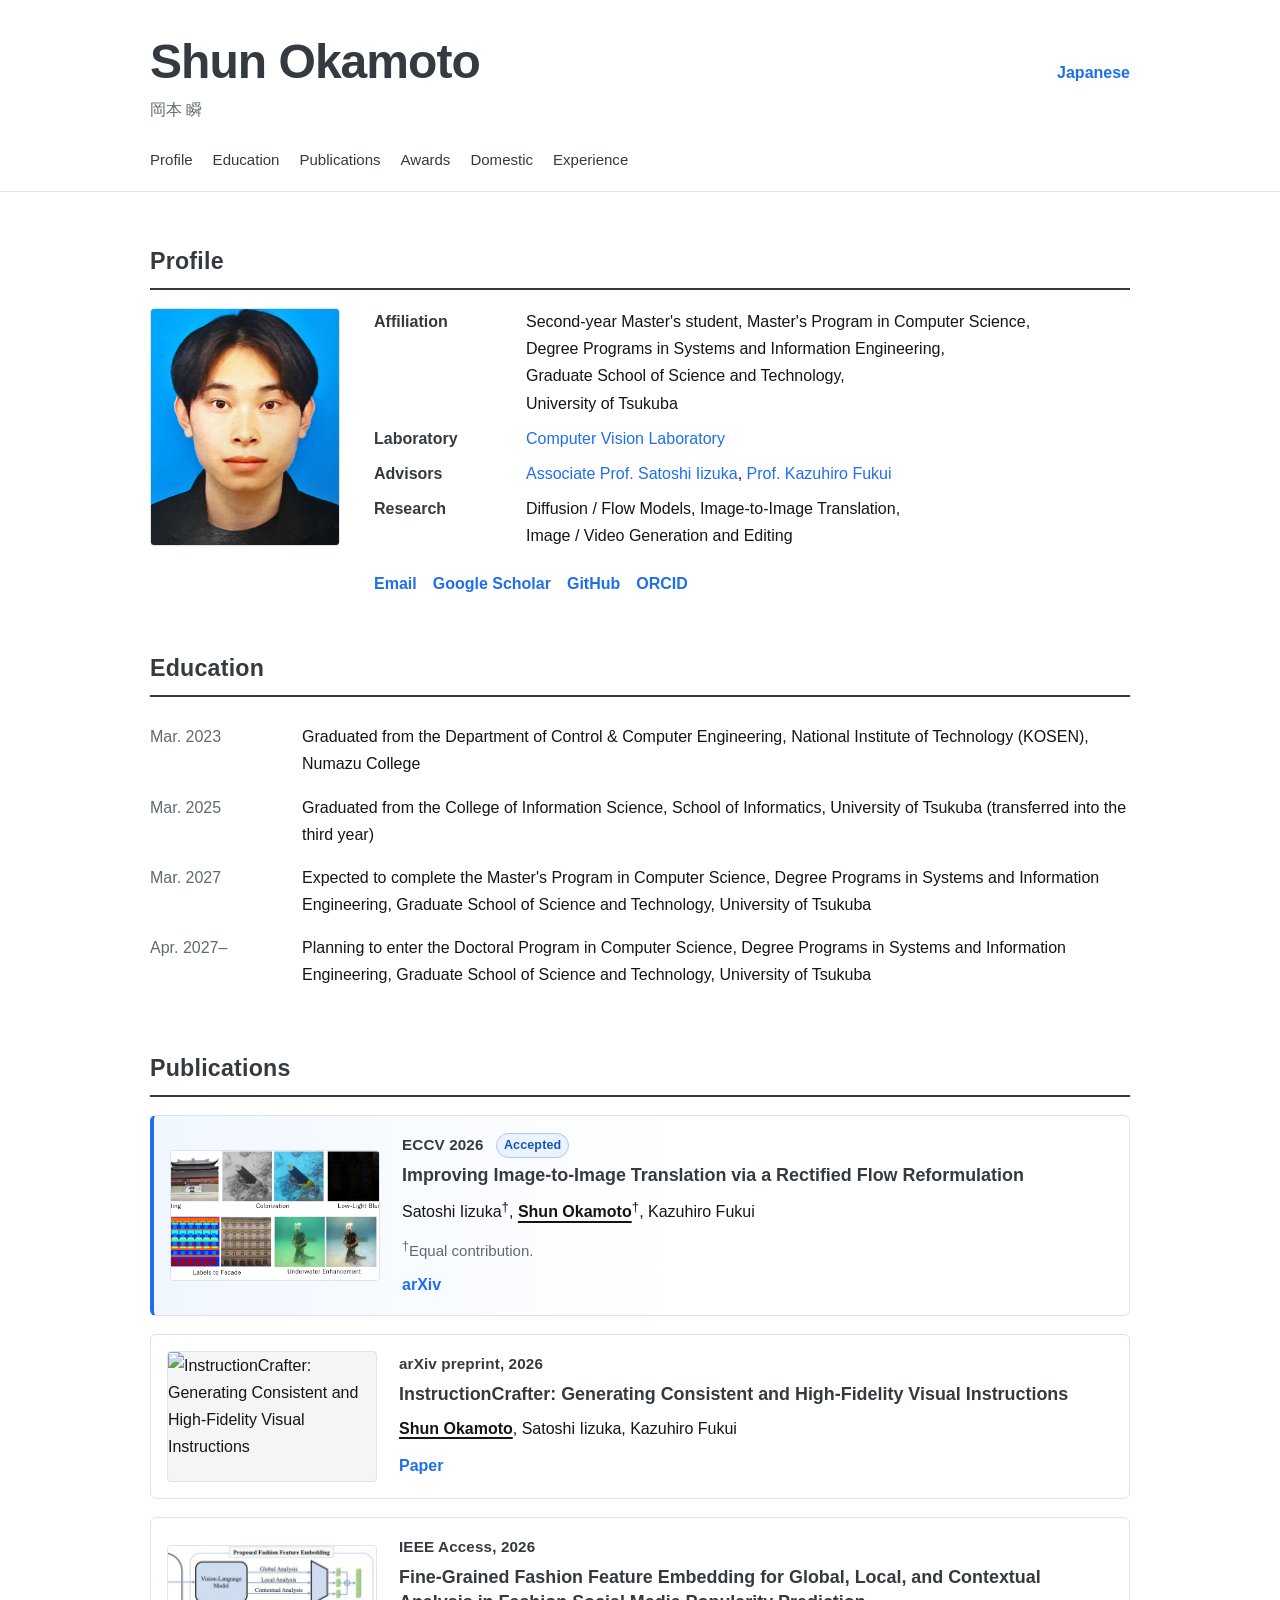
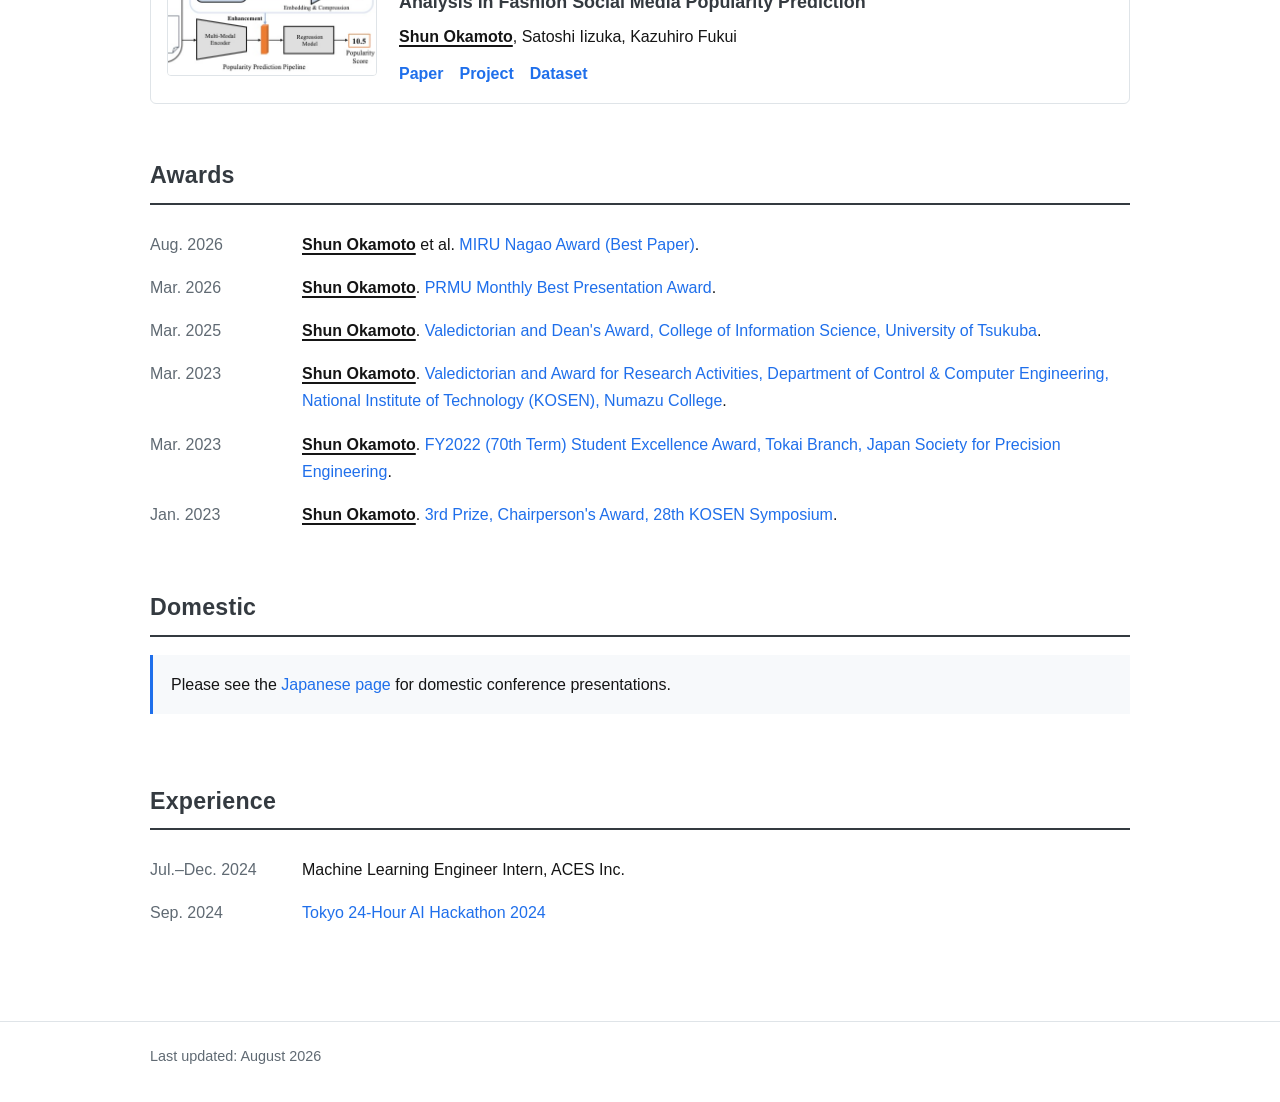
==== index_en.html @ 82fea157 "Add publication card for InstructionCrafter Added a new publication card for 'InstructionCrafter' wi" ====
<!DOCTYPE html>
<html lang="en">
<head>
  <meta charset="UTF-8">
  <meta name="viewport" content="width=device-width, initial-scale=1.0">
  <meta name="description" content="Shun Okamoto">
  <title>Shun Okamoto</title>
  <link rel="stylesheet" href="style.css">
</head>
<body>
  <header class="site-header">
    <div class="container">
      <div class="header-row">
        <div>
          <h1 class="site-title">Shun Okamoto</h1>
          <p class="site-subtitle">岡本 瞬</p>
        </div>
        <a class="lang-switch" href="index.html" lang="ja">Japanese</a>
      </div>
      <nav class="nav" aria-label="Page navigation">
        <a href="#profile">Profile</a>
        <a href="#education">Education</a>
        <a href="#publications">Publications</a>
        <a href="#awards">Awards</a>
        <a href="#domestic">Domestic</a>
        <a href="#development">Experience</a>
      </nav>
    </div>
  </header>

  <main class="container">
    <section id="profile">
      <h2 class="section-title">Profile</h2>
      <div class="profile">
        <img class="profile-photo" src="assets/profile.jpg" alt="Portrait of Shun Okamoto">
        <div>
          <dl class="profile-details">
            <dt>Affiliation</dt>
            <dd>Second-year Master's student, Master's Program in Computer Science, <br>Degree Programs in Systems and Information Engineering, <br>Graduate School of Science and Technology, <br>University of Tsukuba</dd>

            <dt>Laboratory</dt>
            <dd><a href="https://home.cvlab.cs.tsukuba.ac.jp/home" target="_blank" rel="noopener noreferrer">Computer Vision Laboratory</a></dd>

            <dt>Advisors</dt>
            <dd>
              <a href="https://iizuka.cs.tsukuba.ac.jp/index_eng.html" target="_blank" rel="noopener noreferrer">Associate Prof. Satoshi Iizuka</a>,
              <a href="https://www.cs.tsukuba.ac.jp/~kfukui/english/indexE.html" target="_blank" rel="noopener noreferrer">Prof. Kazuhiro Fukui</a>
            </dd>

            <dt>Research</dt>
            <dd>Diffusion / Flow Models, Image-to-Image Translation, <br>Image / Video Generation and Editing</dd>

            <!--
            <dt>Next Position</dt>
            <dd>Planning to enter the Doctoral Program in Computer Science at the University of Tsukuba in April 2027</dd>
            -->
          </dl>

          <div class="link-row" aria-label="External links">
            <a href="mailto:mogura.okamoto@cvlab.cs.tsukuba.ac.jp">Email</a>
            <a href="https://scholar.google.com/citations?user=9GN3HHEAAAAJ&hl=en" target="_blank" rel="noopener noreferrer">Google Scholar</a>
            <a href="https://github.com/minotake-match-life" target="_blank" rel="noopener noreferrer">GitHub</a>
            <a href="https://orcid.org/0009-0007-9579-2125" target="_blank" rel="noopener noreferrer">ORCID</a>
          </div>
        </div>
      </div>
    </section>

    <section id="education">
      <h2 class="section-title">Education</h2>
      <ul class="timeline">
        <li><span class="date">Mar. 2023</span><span>Graduated from the Department of Control &amp; Computer Engineering, National Institute of Technology (KOSEN), Numazu College</span></li>
        <li><span class="date">Mar. 2025</span><span>Graduated from the College of Information Science, School of Informatics, University of Tsukuba (transferred into the third year)</span></li>
        <li><span class="date">Mar. 2027</span><span>Expected to complete the Master's Program in Computer Science, Degree Programs in Systems and Information Engineering, Graduate School of Science and Technology, University of Tsukuba</span></li>
        <li><span class="date">Apr. 2027–</span><span>Planning to enter the Doctoral Program in Computer Science, Degree Programs in Systems and Information Engineering, Graduate School of Science and Technology, University of Tsukuba</span></li>
      </ul>
    </section>

    <section id="publications">
      <h2 class="section-title">Publications</h2>
      <div class="publication-list">
        <article class="publication-card featured">
          <img class="teaser" src="assets/teaser_rectified_flow.jpg" alt="Teaser for Improving Image-to-Image Translation via a Rectified Flow Reformulation">
          <div>
            <div class="venue">ECCV 2026 <span class="badge">Accepted</span></div>
            <h3 class="pub-title">Improving Image-to-Image Translation via a Rectified Flow Reformulation</h3>
            <p class="authors">Satoshi Iizuka<sup>†</sup>, <span class="me">Shun Okamoto</span><sup>†</sup>, Kazuhiro Fukui</p>
            <p class="pub-note"><sup>†</sup>Equal contribution.</p>
            <div class="pub-links">
              <a href="https://arxiv.org/abs/2603.20186" target="_blank" rel="noopener noreferrer">arXiv</a>
            </div>
          </div>
        </article>

        <article class="publication-card">
          <img class="teaser" src="assets/teaser_inst.pdf" alt="InstructionCrafter: Generating Consistent and High-Fidelity Visual Instructions">
          <div>
            <div class="venue">arXiv preprint, 2026</div>
            <h3 class="pub-title">InstructionCrafter: Generating Consistent and High-Fidelity Visual Instructions</h3>
            <p class="authors"><span class="me">Shun Okamoto</span>, Satoshi Iizuka, Kazuhiro Fukui</p>
            <div class="pub-links">
              <a href="https://arxiv.org/abs/2608.08460" target="_blank" rel="noopener noreferrer">Paper</a>
              <!-- <a href="https://github.com/minotake-match-life/FFGLC" target="_blank" rel="noopener noreferrer">Project</a> -->
              <!-- <a href="https://huggingface.co/datasets/iampom/WEAR-PD" target="_blank" rel="noopener noreferrer">Dataset</a> -->
            </div>
          </div>
        </article>

        <article class="publication-card">
          <img class="teaser" src="assets/teaser_ffglc.jpg" alt="Teaser for Fine-Grained Fashion Feature Embedding for Global, Local, and Contextual Analysis in Fashion Social Media Popularity Prediction">
          <div>
            <div class="venue">IEEE Access, 2026</div>
            <h3 class="pub-title">Fine-Grained Fashion Feature Embedding for Global, Local, and Contextual Analysis in Fashion Social Media Popularity Prediction</h3>
            <p class="authors"><span class="me">Shun Okamoto</span>, Satoshi Iizuka, Kazuhiro Fukui</p>
            <div class="pub-links">
              <a href="https://ieeexplore.ieee.org/abstract/document/11522804" target="_blank" rel="noopener noreferrer">Paper</a>
              <a href="https://github.com/minotake-match-life/FFGLC" target="_blank" rel="noopener noreferrer">Project</a>
              <a href="https://huggingface.co/datasets/iampom/WEAR-PD" target="_blank" rel="noopener noreferrer">Dataset</a>
            </div>
          </div>
        </article>
      </div>
    </section>

    <section id="awards">
      <h2 class="section-title">Awards</h2>
      <ul class="awards">
        <li>
          <span class="date">Aug. 2026</span>
          <span><span class="me">Shun Okamoto</span> et al. <a href="https://miru-committee.github.io/miru2026/author/award/" target="_blank" rel="noopener noreferrer">MIRU Nagao Award (Best Paper)</a>.</span>
        </li>
        <li>
          <span class="date">Mar. 2026</span>
          <span><span class="me">Shun Okamoto</span>. <a href="https://www.ieice.org/iss/prmu/jpn/award_list.html" target="_blank" rel="noopener noreferrer">PRMU Monthly Best Presentation Award</a>.</span>
        </li>
        <li>
          <span class="date">Mar. 2025</span>
          <span><span class="me">Shun Okamoto</span>. <a href="https://www.coins.tsukuba.ac.jp/award/" target="_blank" rel="noopener noreferrer">Valedictorian and Dean's Award, College of Information Science, University of Tsukuba</a>.</span>
        </li>
        <li>
          <span class="date">Mar. 2023</span>
          <span><span class="me">Shun Okamoto</span>. <a href="https://www.numazu-ct.ac.jp/news/3595/" target="_blank" rel="noopener noreferrer">Valedictorian and Award for Research Activities, Department of Control &amp; Computer Engineering, National Institute of Technology (KOSEN), Numazu College</a>.</span>
        </li>
        <li>
          <span class="date">Mar. 2023</span>
          <span><span class="me">Shun Okamoto</span>. <a href="https://tokai.jspe.or.jp/news/student-award2022/" target="_blank" rel="noopener noreferrer">FY2022 (70th Term) Student Excellence Award, Tokai Branch, Japan Society for Precision Engineering</a>.</span>
        </li>
        <li>
          <span class="date">Jan. 2023</span>
          <span><span class="me">Shun Okamoto</span>. <a href="https://kosen-sympo.org/28th/award/" target="_blank" rel="noopener noreferrer">3rd Prize, Chairperson's Award, 28th KOSEN Symposium</a>.</span>
        </li>
      </ul>
    </section>

    <section id="domestic">
      <h2 class="section-title">Domestic</h2>
      <p class="simple-note">Please see the <a href="index.html#domestic">Japanese page</a> for domestic conference presentations.</p>
    </section>

    <section id="development">
      <h2 class="section-title">Experience</h2>
      <ul class="experience-list">
        <li><span class="date">Jul.–Dec. 2024</span><span>Machine Learning Engineer Intern, ACES Inc.</span></li>
        <li><span class="date">Sep. 2024</span><span><a href="https://www.aifestival.jp/news/%E3%80%8C%E6%9D%B1%E4%BA%AC24%E6%99%82%E9%96%93ai%E3%83%8F%E3%83%83%E3%82%AB%E3%82%BD%E3%83%B3-2024%E3%80%8D%E7%B5%90%E6%9E%9C%E5%A0%B1%E5%91%8A" target="_blank" rel="noopener noreferrer">Tokyo 24-Hour AI Hackathon 2024</a></span></li>
      </ul>
    </section>
  </main>

  <footer>
    <div class="container">Last updated: August 2026</div>
  </footer>
</body>
</html>
---- style.css ----
:root {
  --bg: #ffffff;
  --text: #151515;
  --heading: #343a40;
  --muted: #606a73;
  --line: #dfe4e8;
  --accent: #1f6feb;
  --accent-soft: #f1f7ff;
  --card: #ffffff;
  --max-width: 980px;
}

* {
  box-sizing: border-box;
}

html {
  scroll-behavior: smooth;
}

body {
  margin: 0;
  background: var(--bg);
  color: var(--text);
  font-family: -apple-system, BlinkMacSystemFont, "Segoe UI", "Noto Sans JP", "Hiragino Kaku Gothic ProN", "Yu Gothic", Meiryo, Arial, sans-serif;
  line-height: 1.7;
  font-size: 16px;
}

a {
  color: var(--accent);
  text-decoration: none;
}

a:hover,
a:focus-visible {
  text-decoration: underline;
}

.container {
  width: min(calc(100% - 36px), var(--max-width));
  margin: 0 auto;
}

.site-header {
  padding: 36px 0 18px;
  border-bottom: 1px solid var(--line);
}

.header-row {
  display: flex;
  align-items: baseline;
  justify-content: space-between;
  gap: 24px;
}

.site-title {
  margin: 0;
  color: var(--heading);
  font-size: clamp(2rem, 5vw, 3rem);
  line-height: 1.1;
  letter-spacing: -0.02em;
}

.site-subtitle {
  margin: 7px 0 0;
  color: var(--muted);
  font-size: 1rem;
}

.lang-switch {
  white-space: nowrap;
  font-weight: 650;
}

.nav {
  display: flex;
  flex-wrap: wrap;
  gap: 10px 20px;
  margin-top: 24px;
  font-size: 0.94rem;
}

.nav a {
  color: var(--heading);
}

main {
  padding: 24px 0 60px;
}

section {
  padding: 26px 0;
}

.section-title {
  margin: 0 0 18px;
  padding-bottom: 7px;
  border-bottom: 2px solid var(--heading);
  color: var(--heading);
  font-size: 1.45rem;
  letter-spacing: 0.01em;
}

.profile {
  display: grid;
  grid-template-columns: 190px minmax(0, 1fr);
  gap: 34px;
  align-items: start;
}

.profile-photo {
  width: 190px;
  aspect-ratio: 4 / 5;
  object-fit: cover;
  border: 1px solid var(--line);
  border-radius: 4px;
  background: #f4f5f6;
}

.profile-details {
  margin: 0;
  display: grid;
  grid-template-columns: 8.5em minmax(0, 1fr);
  column-gap: 16px;
  row-gap: 8px;
}

.profile-details dt {
  color: var(--heading);
  font-weight: 700;
}

.profile-details dd {
  margin: 0;
}

.link-row {
  display: flex;
  flex-wrap: wrap;
  gap: 8px 16px;
  margin-top: 20px;
}

.link-row a,
.pub-links a {
  font-weight: 650;
}

.timeline,
.awards,
.domestic-list,
.experience-list {
  list-style: none;
  padding: 0;
  margin: 0;
}

.timeline li,
.awards li,
.experience-list li {
  display: grid;
  grid-template-columns: 8.5em minmax(0, 1fr);
  gap: 16px;
  padding: 8px 0;
}

.date {
  color: var(--muted);
  font-variant-numeric: tabular-nums;
  white-space: nowrap;
}

.publication-list {
  display: grid;
  gap: 18px;
}

.publication-card {
  display: grid;
  grid-template-columns: 210px minmax(0, 1fr);
  gap: 22px;
  padding: 16px;
  border: 1px solid var(--line);
  border-radius: 6px;
  background: var(--card);
}

.publication-card.featured {
  border-left: 4px solid var(--accent);
  background: linear-gradient(90deg, var(--accent-soft), #ffffff 55%);
}

.teaser {
  width: 100%;
  aspect-ratio: 16 / 10;
  object-fit: cover;
  border: 1px solid var(--line);
  border-radius: 4px;
  background: #f4f5f6;
  align-self: center;
}

.venue {
  margin-bottom: 5px;
  color: var(--heading);
  font-weight: 800;
  font-size: 0.95rem;
  letter-spacing: 0.01em;
}

.pub-title {
  margin: 0 0 8px;
  color: var(--heading);
  font-size: 1.12rem;
  line-height: 1.4;
}

.authors {
  margin: 0 0 10px;
}

.me {
  font-weight: 800;
  text-decoration: underline;
  text-underline-offset: 3px;
  text-decoration-thickness: 1.5px;
}

.badge {
  display: inline-block;
  margin-left: 8px;
  padding: 1px 7px;
  border: 1px solid #a9c9f7;
  border-radius: 999px;
  background: #eaf3ff;
  color: #1457b2;
  font-size: 0.78rem;
  font-weight: 800;
  vertical-align: 1px;
}

.pub-note {
  margin: 7px 0;
  color: var(--muted);
  font-size: 0.94rem;
}

.pub-links {
  display: flex;
  flex-wrap: wrap;
  gap: 8px 16px;
  margin-top: 8px;
}

.awards li.highlight {
  margin: 4px 0 10px;
  padding: 11px 12px;
  border-left: 4px solid var(--accent);
  background: var(--accent-soft);
}

.domestic-list {
  counter-reset: domestic;
}

.domestic-list li {
  counter-increment: domestic;
  position: relative;
  padding: 0 0 15px 2.2em;
}

.domestic-list li::before {
  content: counter(domestic) ".";
  position: absolute;
  left: 0;
  color: var(--muted);
  font-variant-numeric: tabular-nums;
}

.presentation-note {
  color: #1457b2;
  font-weight: 700;
  white-space: nowrap;
}

.simple-note {
  padding: 16px 18px;
  border-left: 3px solid var(--accent);
  background: #f7f9fb;
}

footer {
  padding: 22px 0 34px;
  border-top: 1px solid var(--line);
  color: var(--muted);
  font-size: 0.9rem;
}

@media (max-width: 700px) {
  .header-row {
    align-items: flex-start;
    flex-direction: column;
    gap: 10px;
  }

  .profile {
    grid-template-columns: 1fr;
    gap: 20px;
  }

  .profile-photo {
    width: min(190px, 55vw);
  }

  .profile-details,
  .timeline li,
  .awards li,
  .experience-list li {
    grid-template-columns: 1fr;
    gap: 0;
  }

  .publication-card {
    grid-template-columns: 1fr;
  }

  .teaser {
    width: min(100%, 440px);
  }
}
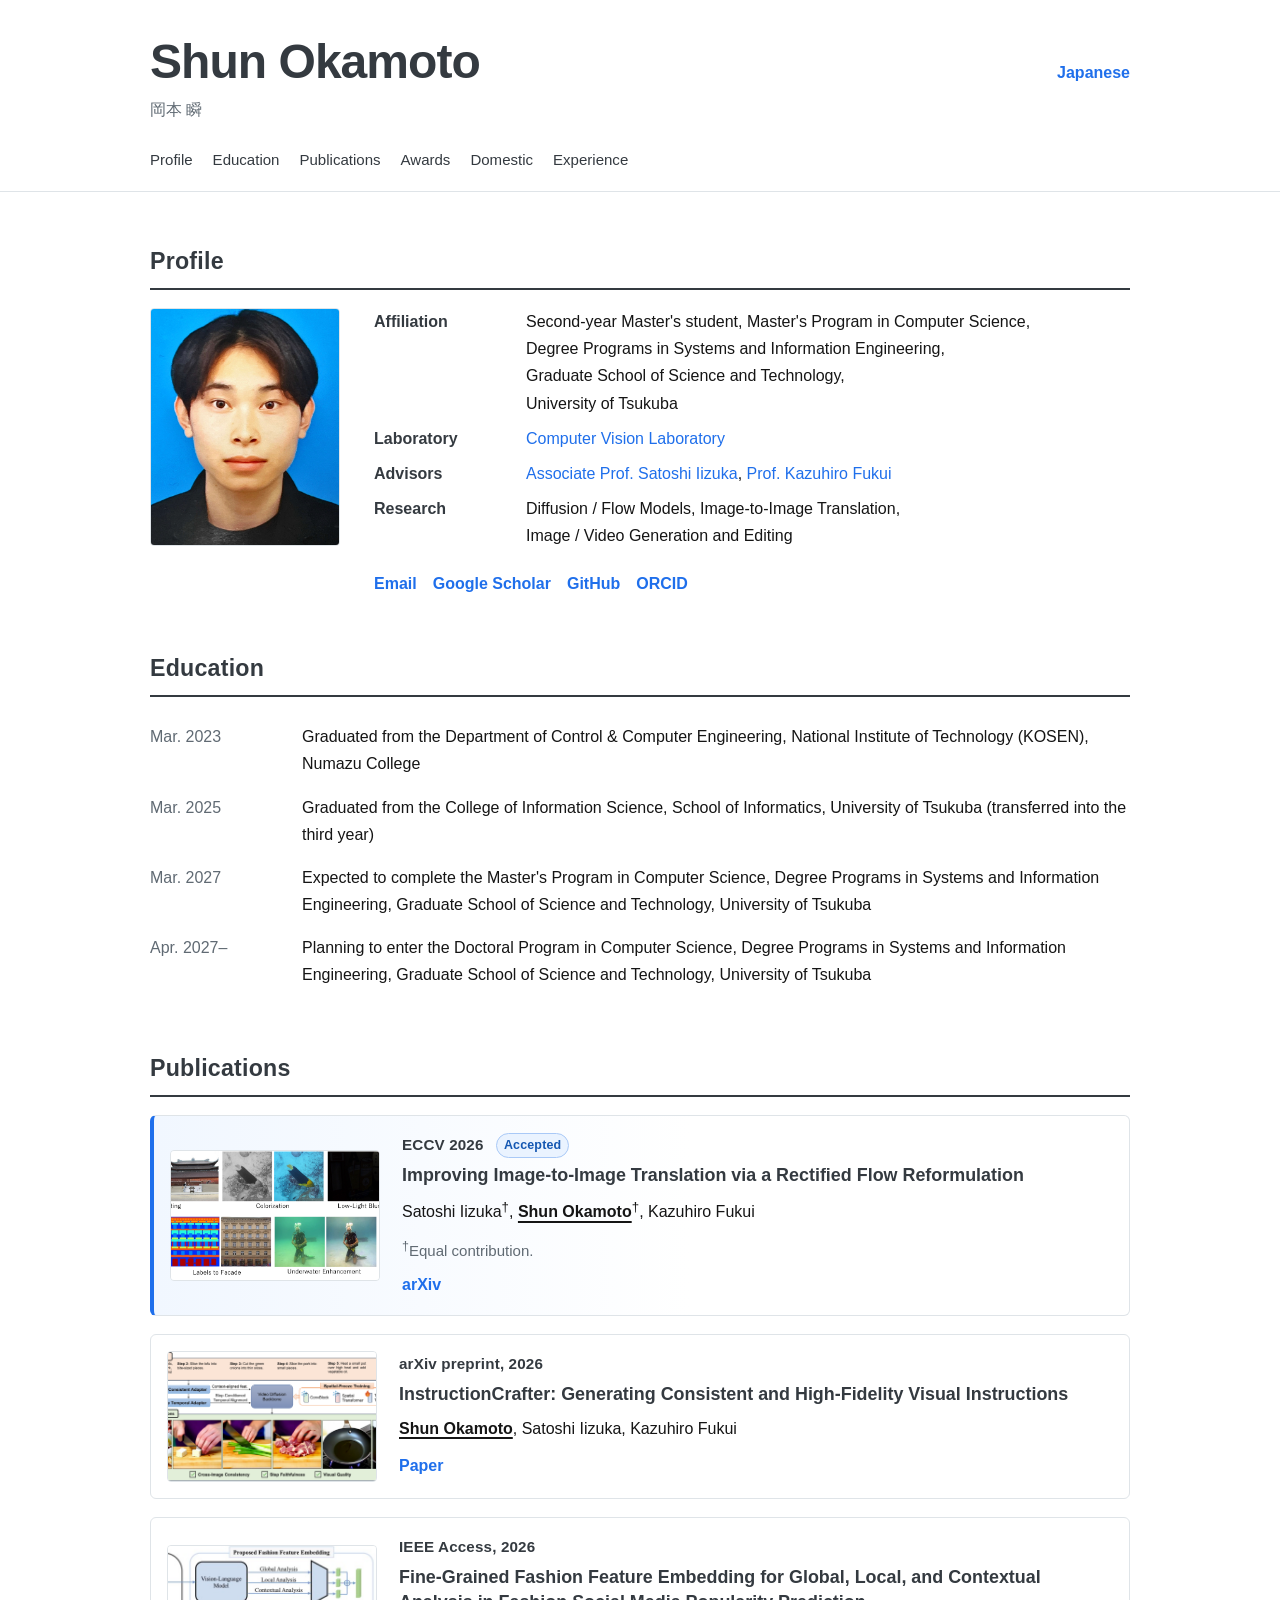
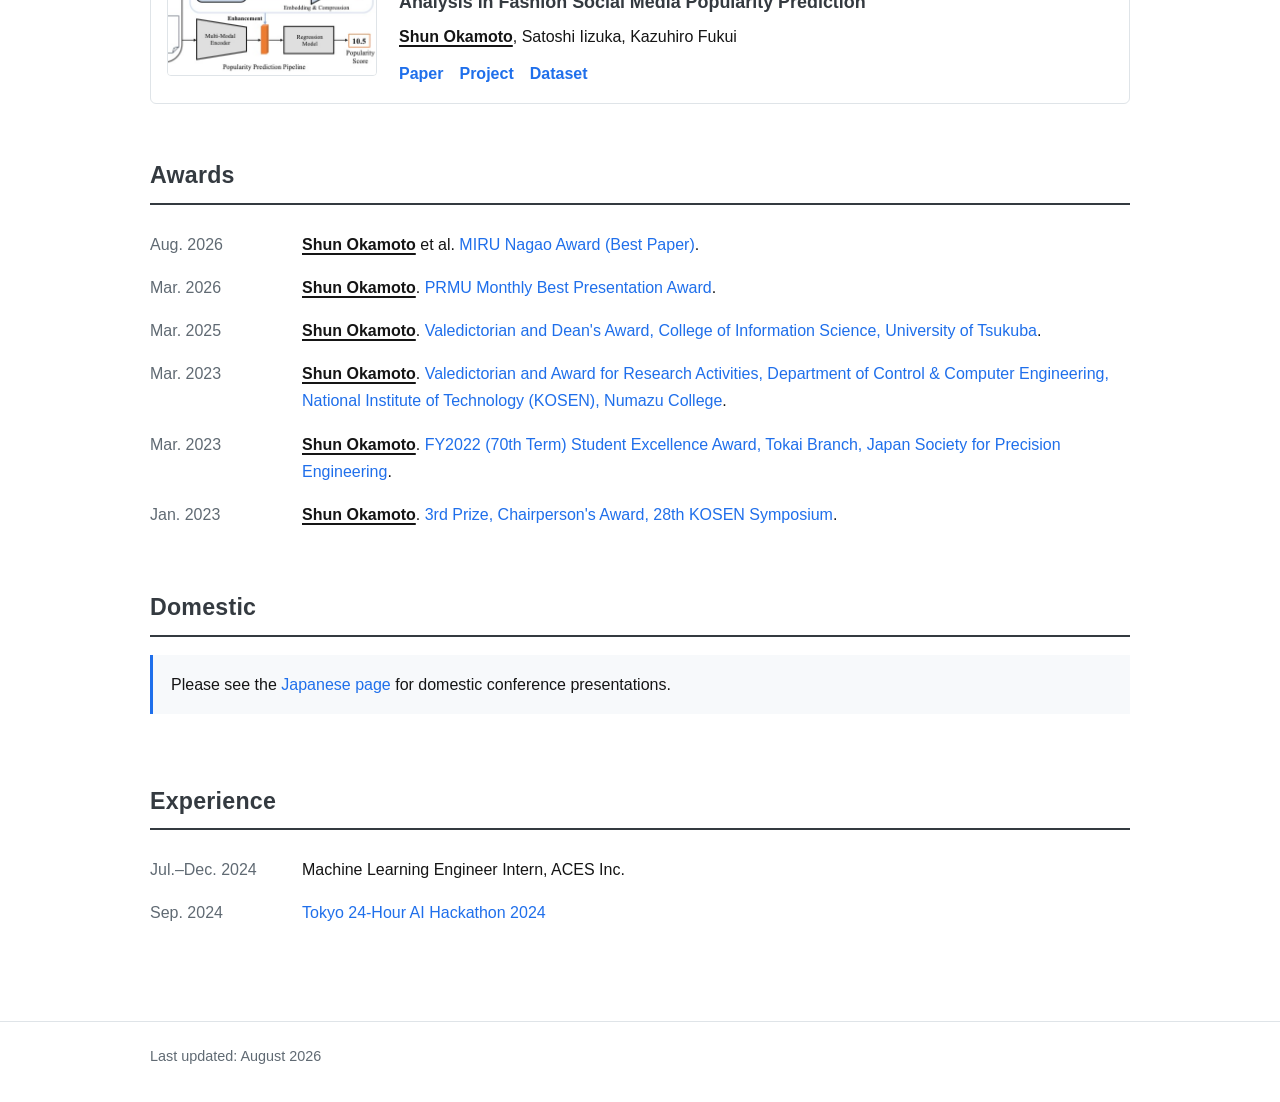
==== commit b7246466: "Update index_en.html" ====
--- a/index_en.html
+++ b/index_en.html
@@ -93,7 +93,7 @@
         </article>
 
         <article class="publication-card">
-          <img class="teaser" src="assets/teaser_inst.pdf" alt="InstructionCrafter: Generating Consistent and High-Fidelity Visual Instructions">
+          <img class="teaser" src="assets/teaser_inst.png" alt="InstructionCrafter: Generating Consistent and High-Fidelity Visual Instructions">
           <div>
             <div class="venue">arXiv preprint, 2026</div>
             <h3 class="pub-title">InstructionCrafter: Generating Consistent and High-Fidelity Visual Instructions</h3>
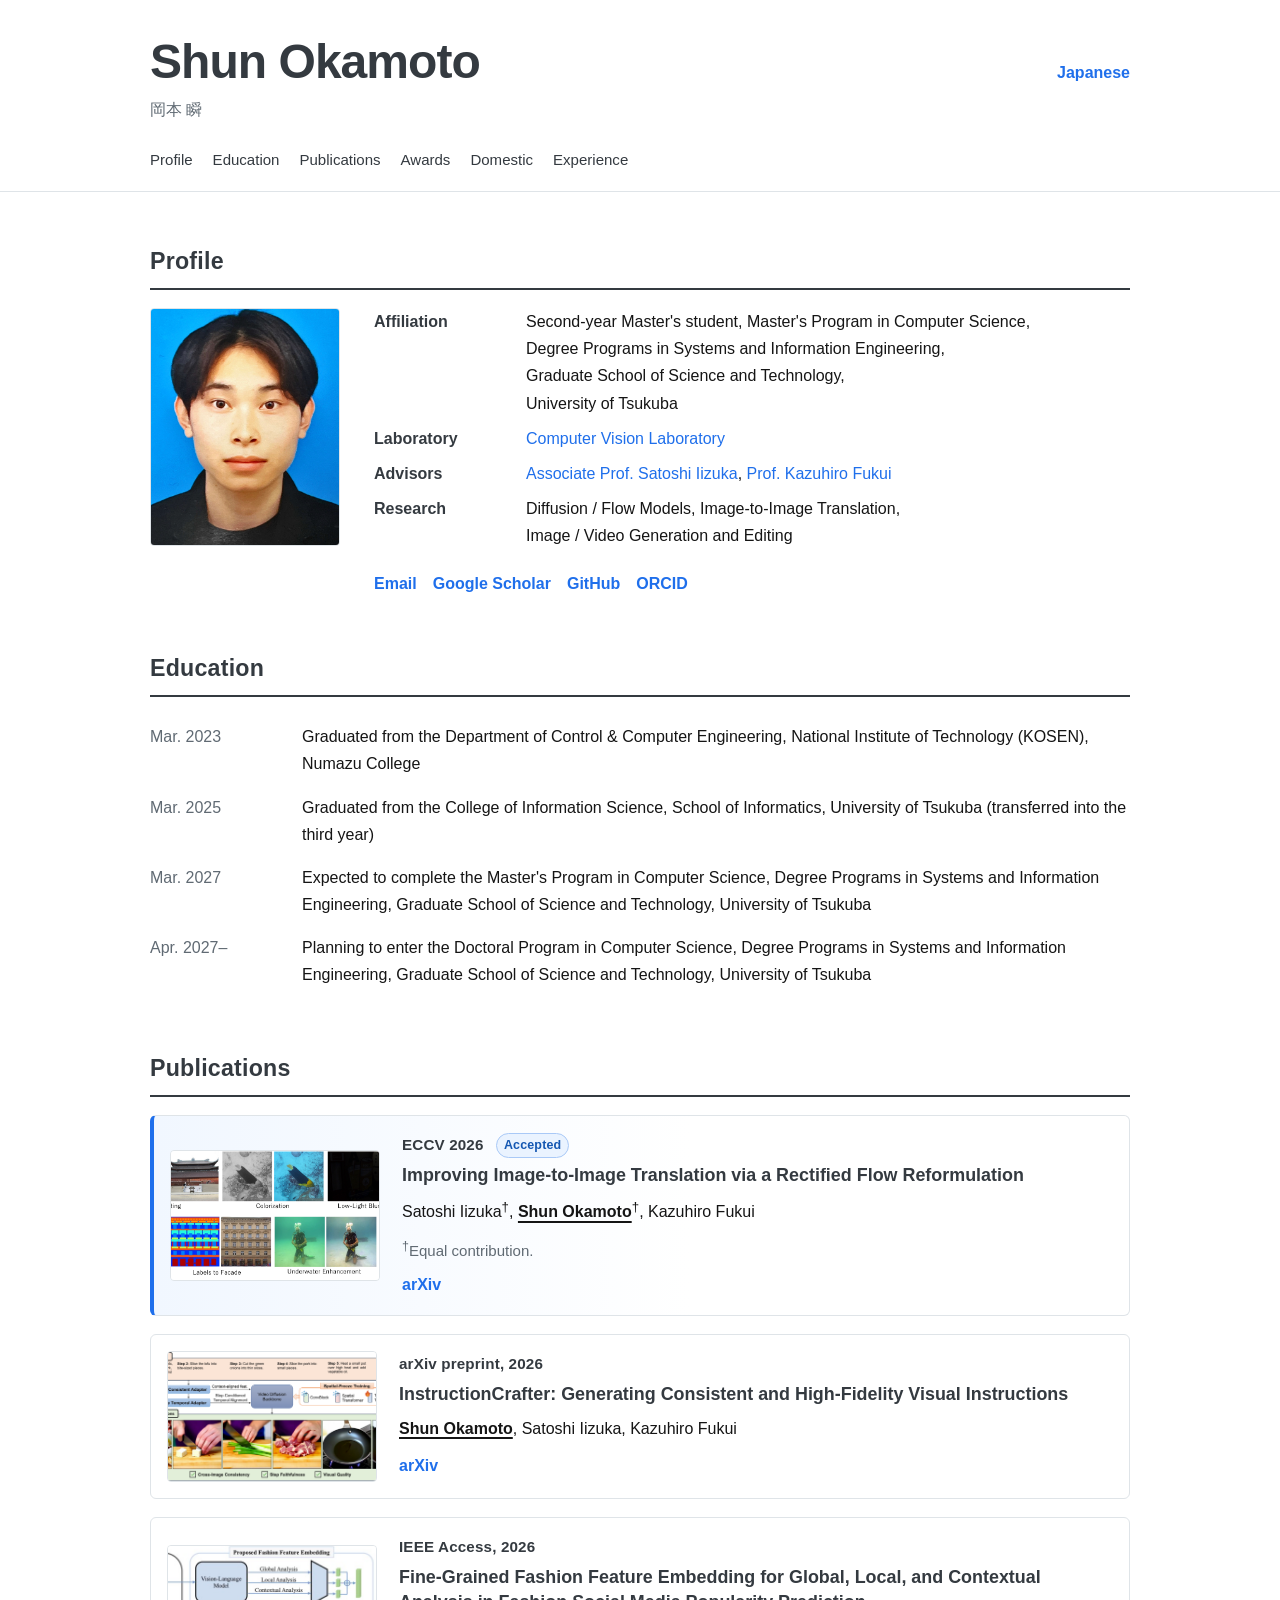
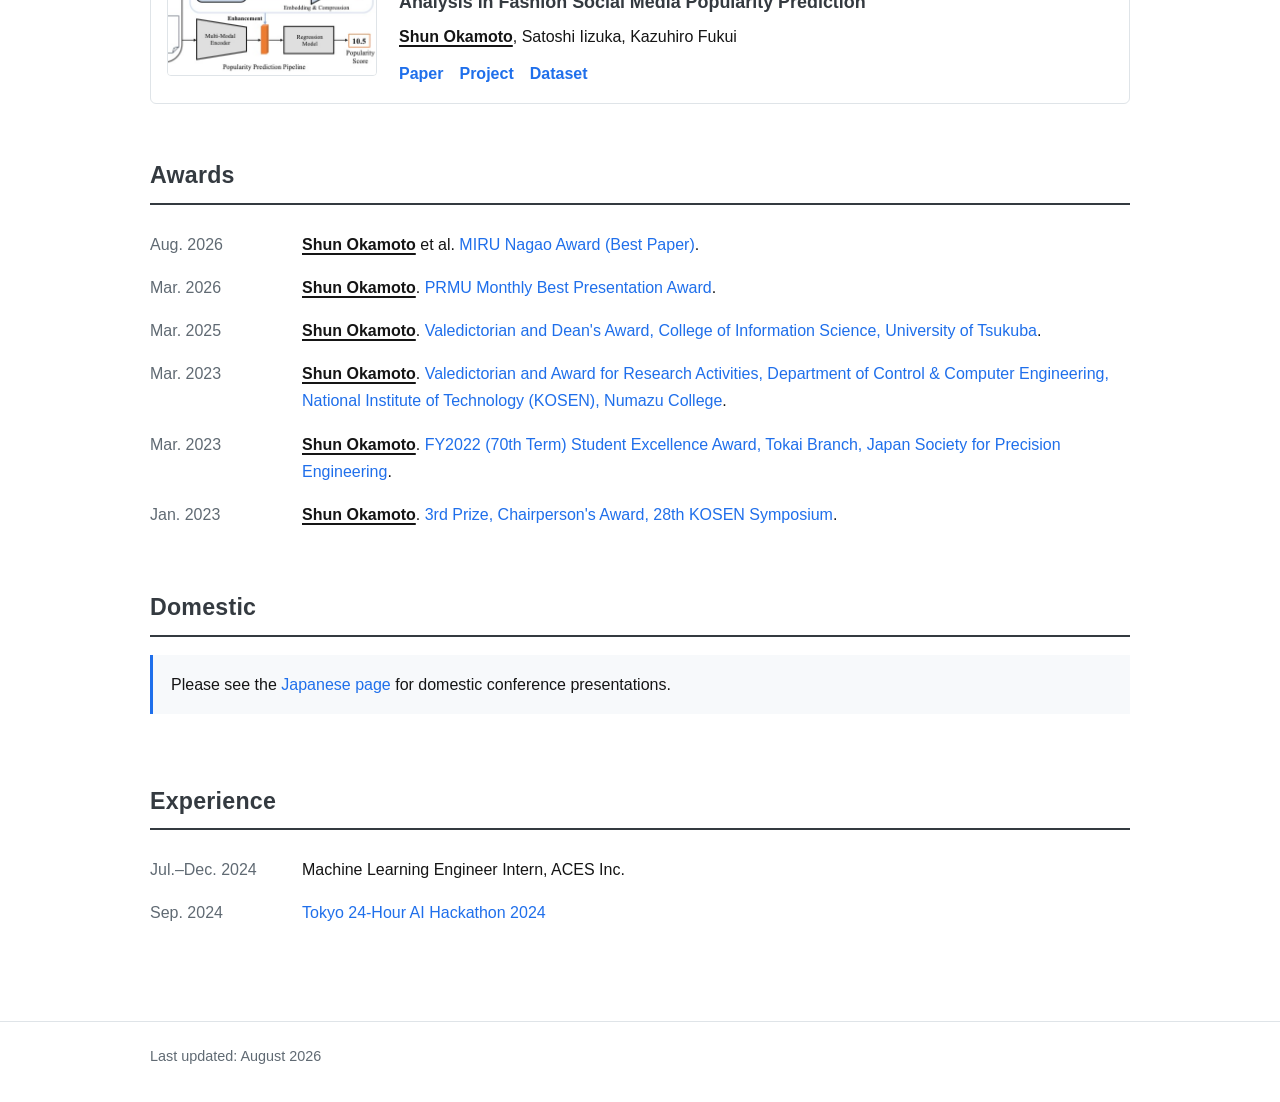
==== commit d80b5b38: "Update index_en.html" ====
--- a/index_en.html
+++ b/index_en.html
@@ -99,7 +99,7 @@
             <h3 class="pub-title">InstructionCrafter: Generating Consistent and High-Fidelity Visual Instructions</h3>
             <p class="authors"><span class="me">Shun Okamoto</span>, Satoshi Iizuka, Kazuhiro Fukui</p>
             <div class="pub-links">
-              <a href="https://arxiv.org/abs/2608.08460" target="_blank" rel="noopener noreferrer">Paper</a>
+              <a href="https://arxiv.org/abs/2608.08460" target="_blank" rel="noopener noreferrer">arXiv</a>
               <!-- <a href="https://github.com/minotake-match-life/FFGLC" target="_blank" rel="noopener noreferrer">Project</a> -->
               <!-- <a href="https://huggingface.co/datasets/iampom/WEAR-PD" target="_blank" rel="noopener noreferrer">Dataset</a> -->
             </div>
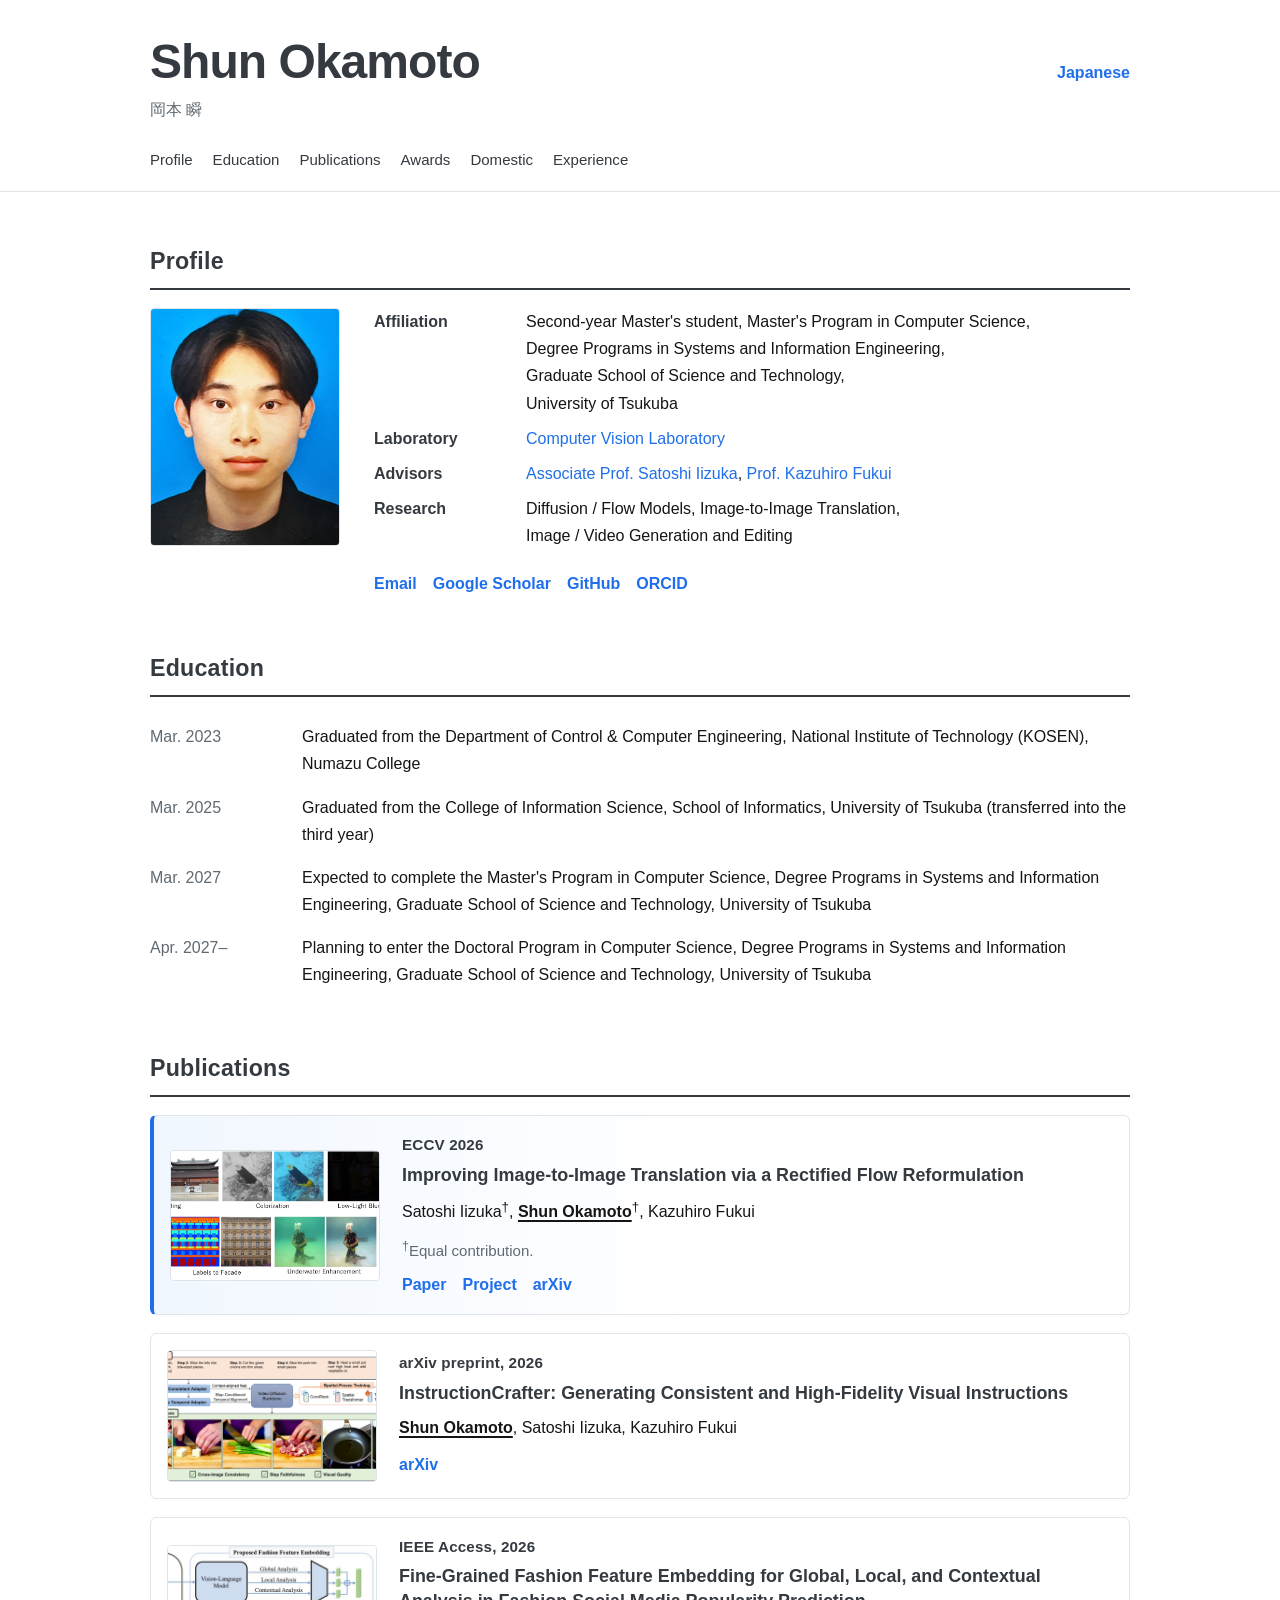
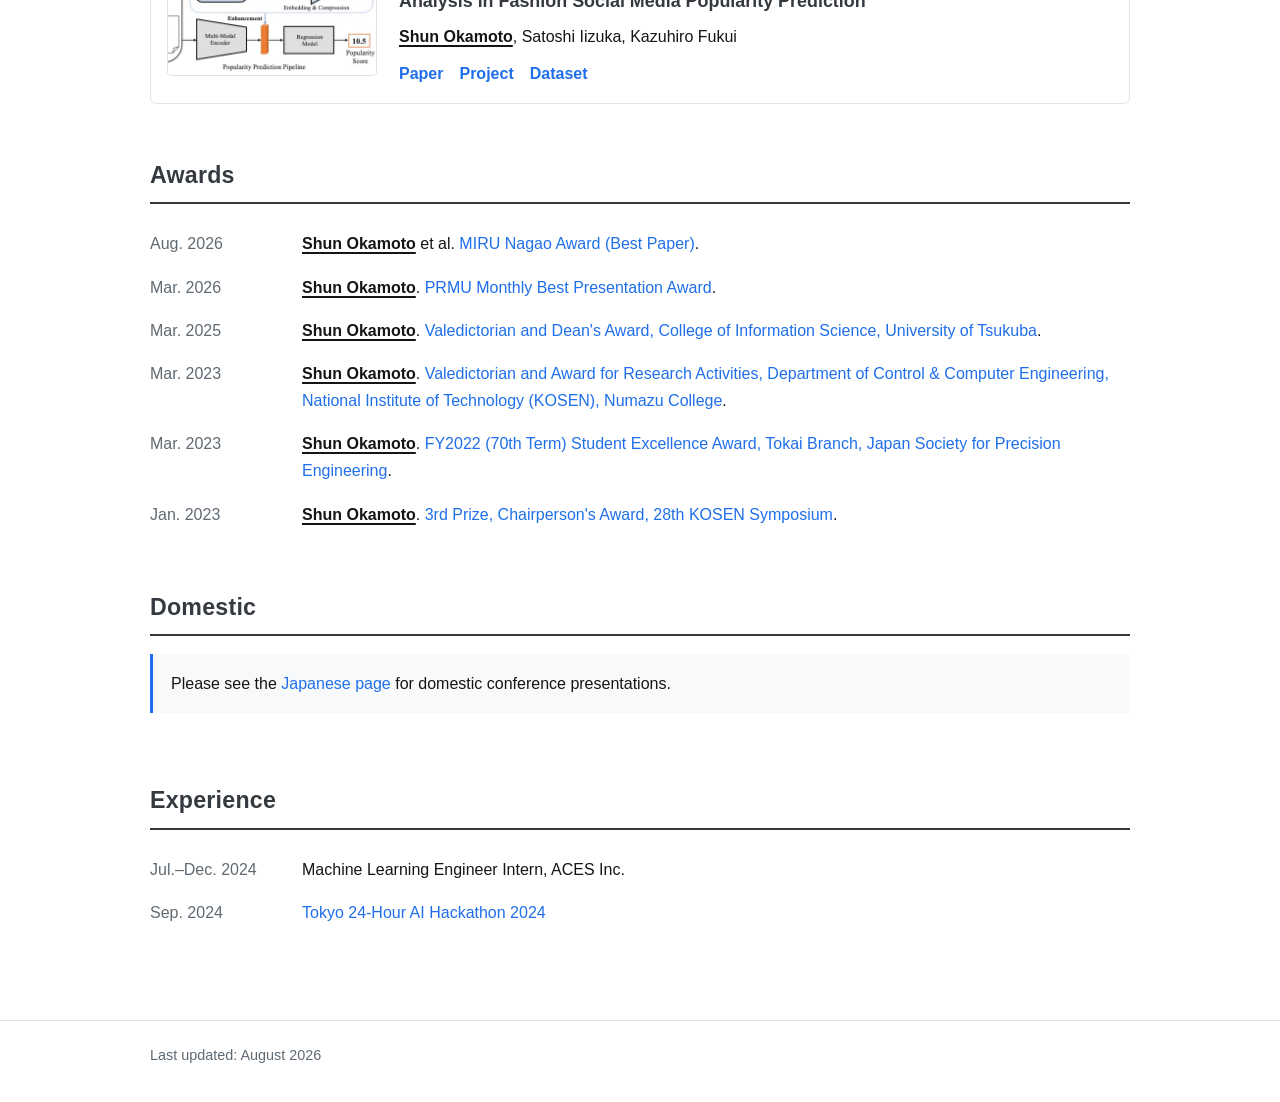
==== commit 536645a0: "Update publication details for ECCV 2026 Removed the 'Accepted' badge from the venue section and add" ====
--- a/index_en.html
+++ b/index_en.html
@@ -82,11 +82,13 @@
         <article class="publication-card featured">
           <img class="teaser" src="assets/teaser_rectified_flow.jpg" alt="Teaser for Improving Image-to-Image Translation via a Rectified Flow Reformulation">
           <div>
-            <div class="venue">ECCV 2026 <span class="badge">Accepted</span></div>
+            <div class="venue">ECCV 2026</div>
             <h3 class="pub-title">Improving Image-to-Image Translation via a Rectified Flow Reformulation</h3>
             <p class="authors">Satoshi Iizuka<sup>†</sup>, <span class="me">Shun Okamoto</span><sup>†</sup>, Kazuhiro Fukui</p>
             <p class="pub-note"><sup>†</sup>Equal contribution.</p>
             <div class="pub-links">
+              <a href="https://eccv.ecva.net/virtual/2026/poster/5655" target="_blank" rel="noopener noreferrer">Paper</a>
+              <a href="https://iizuka.cs.tsukuba.ac.jp/projects/i2irfr/ja/index.html" target="_blank" rel="noopener noreferrer">Project</a>
               <a href="https://arxiv.org/abs/2603.20186" target="_blank" rel="noopener noreferrer">arXiv</a>
             </div>
           </div>
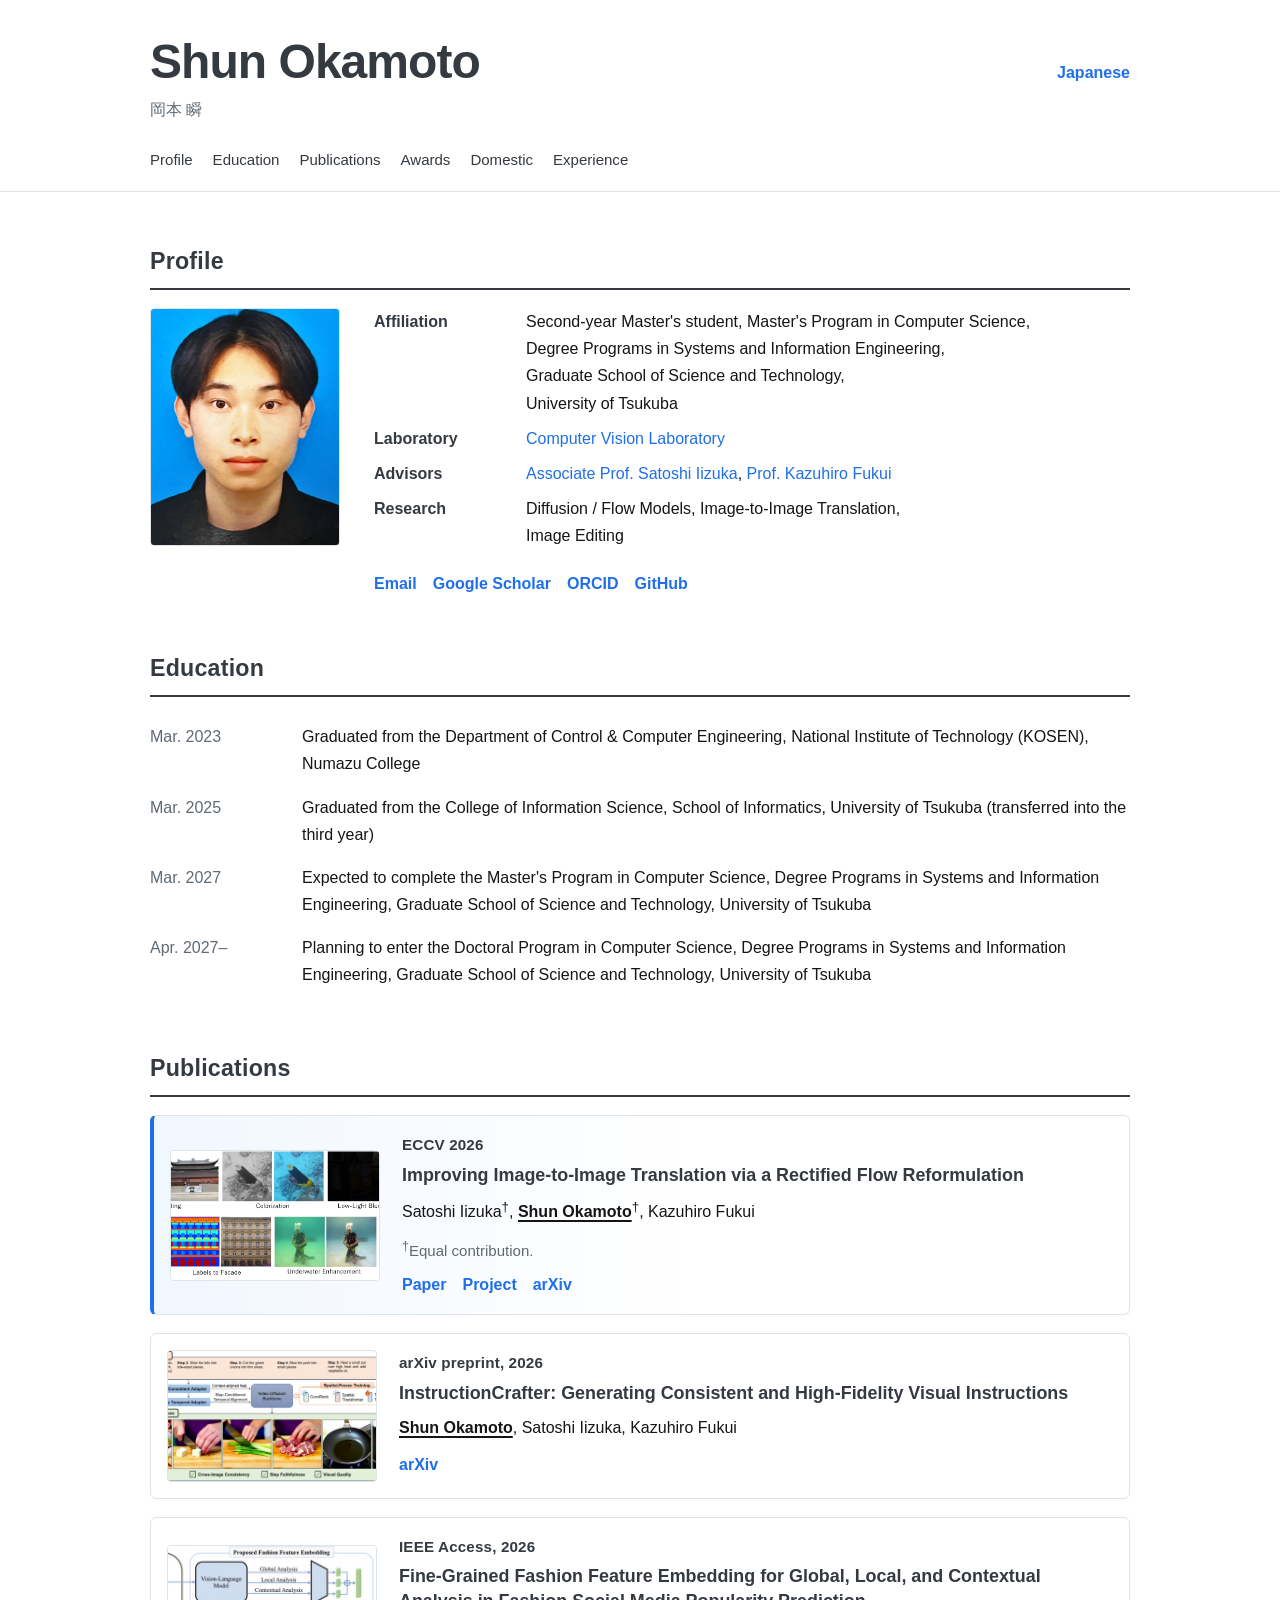
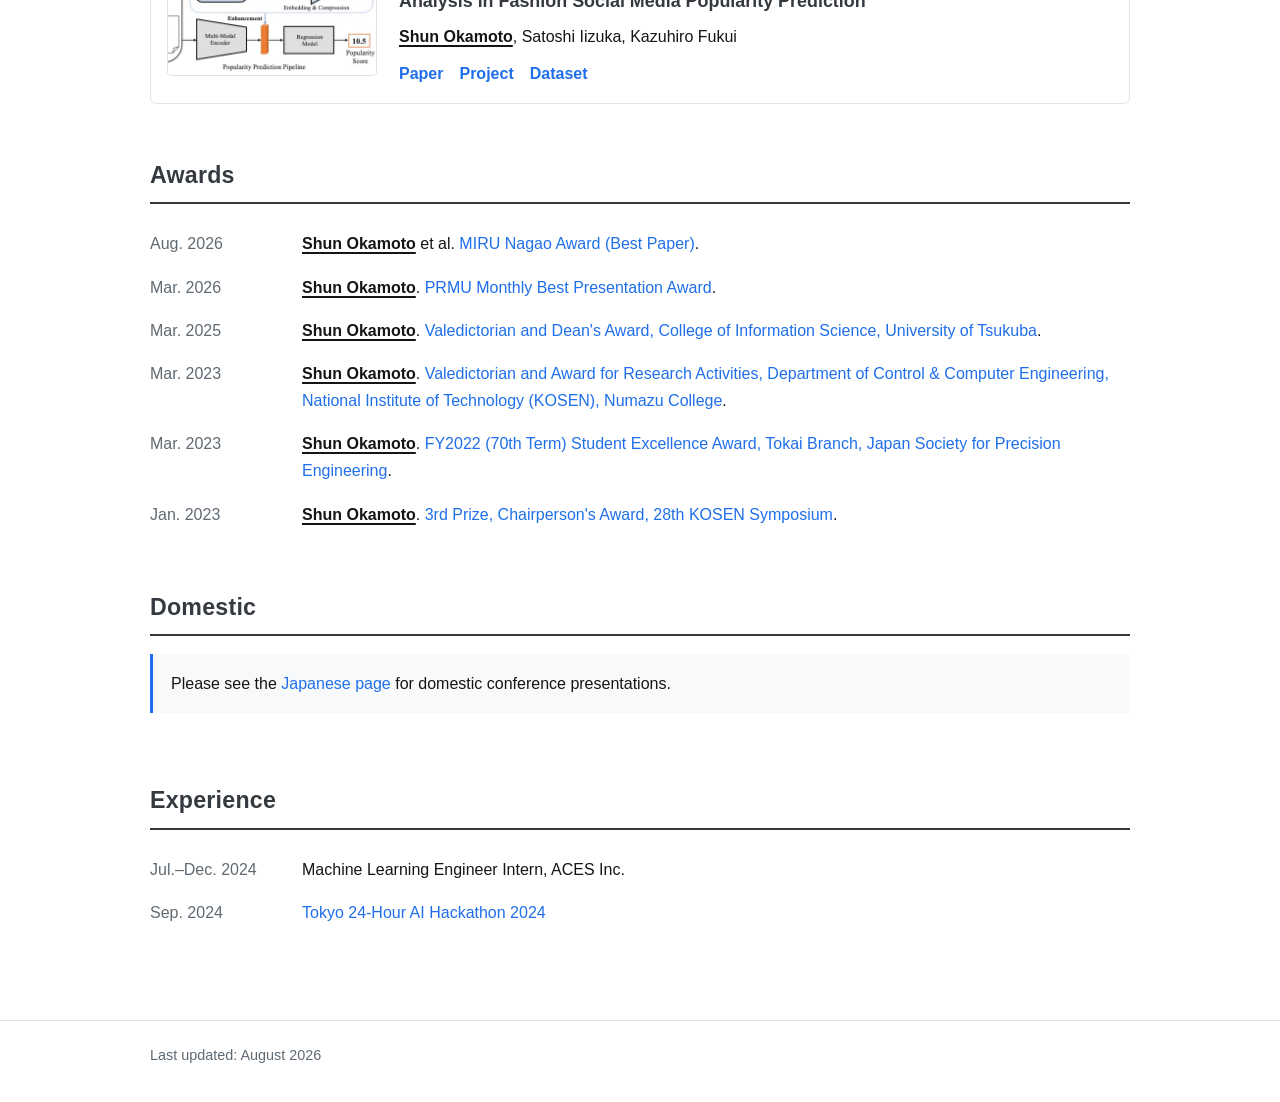
==== commit 93337c0a: "Modify research description and GitHub link Updated research interests and corrected GitHub link." ====
--- a/index_en.html
+++ b/index_en.html
@@ -48,7 +48,7 @@
             </dd>
 
             <dt>Research</dt>
-            <dd>Diffusion / Flow Models, Image-to-Image Translation, <br>Image / Video Generation and Editing</dd>
+            <dd>Diffusion / Flow Models, Image-to-Image Translation, <br>Image Editing</dd>
 
             <!--
             <dt>Next Position</dt>
@@ -59,8 +59,8 @@
           <div class="link-row" aria-label="External links">
             <a href="mailto:mogura.okamoto@cvlab.cs.tsukuba.ac.jp">Email</a>
             <a href="https://scholar.google.com/citations?user=9GN3HHEAAAAJ&hl=en" target="_blank" rel="noopener noreferrer">Google Scholar</a>
+            <a href="https://orcid.org/0009-0007-9579-2125" target="_blank" rel="noopener noreferrer">ORCID</a>
             <a href="https://github.com/minotake-match-life" target="_blank" rel="noopener noreferrer">GitHub</a>
-            <a href="https://orcid.org/0009-0007-9579-2125" target="_blank" rel="noopener noreferrer">ORCID</a>
           </div>
         </div>
       </div>
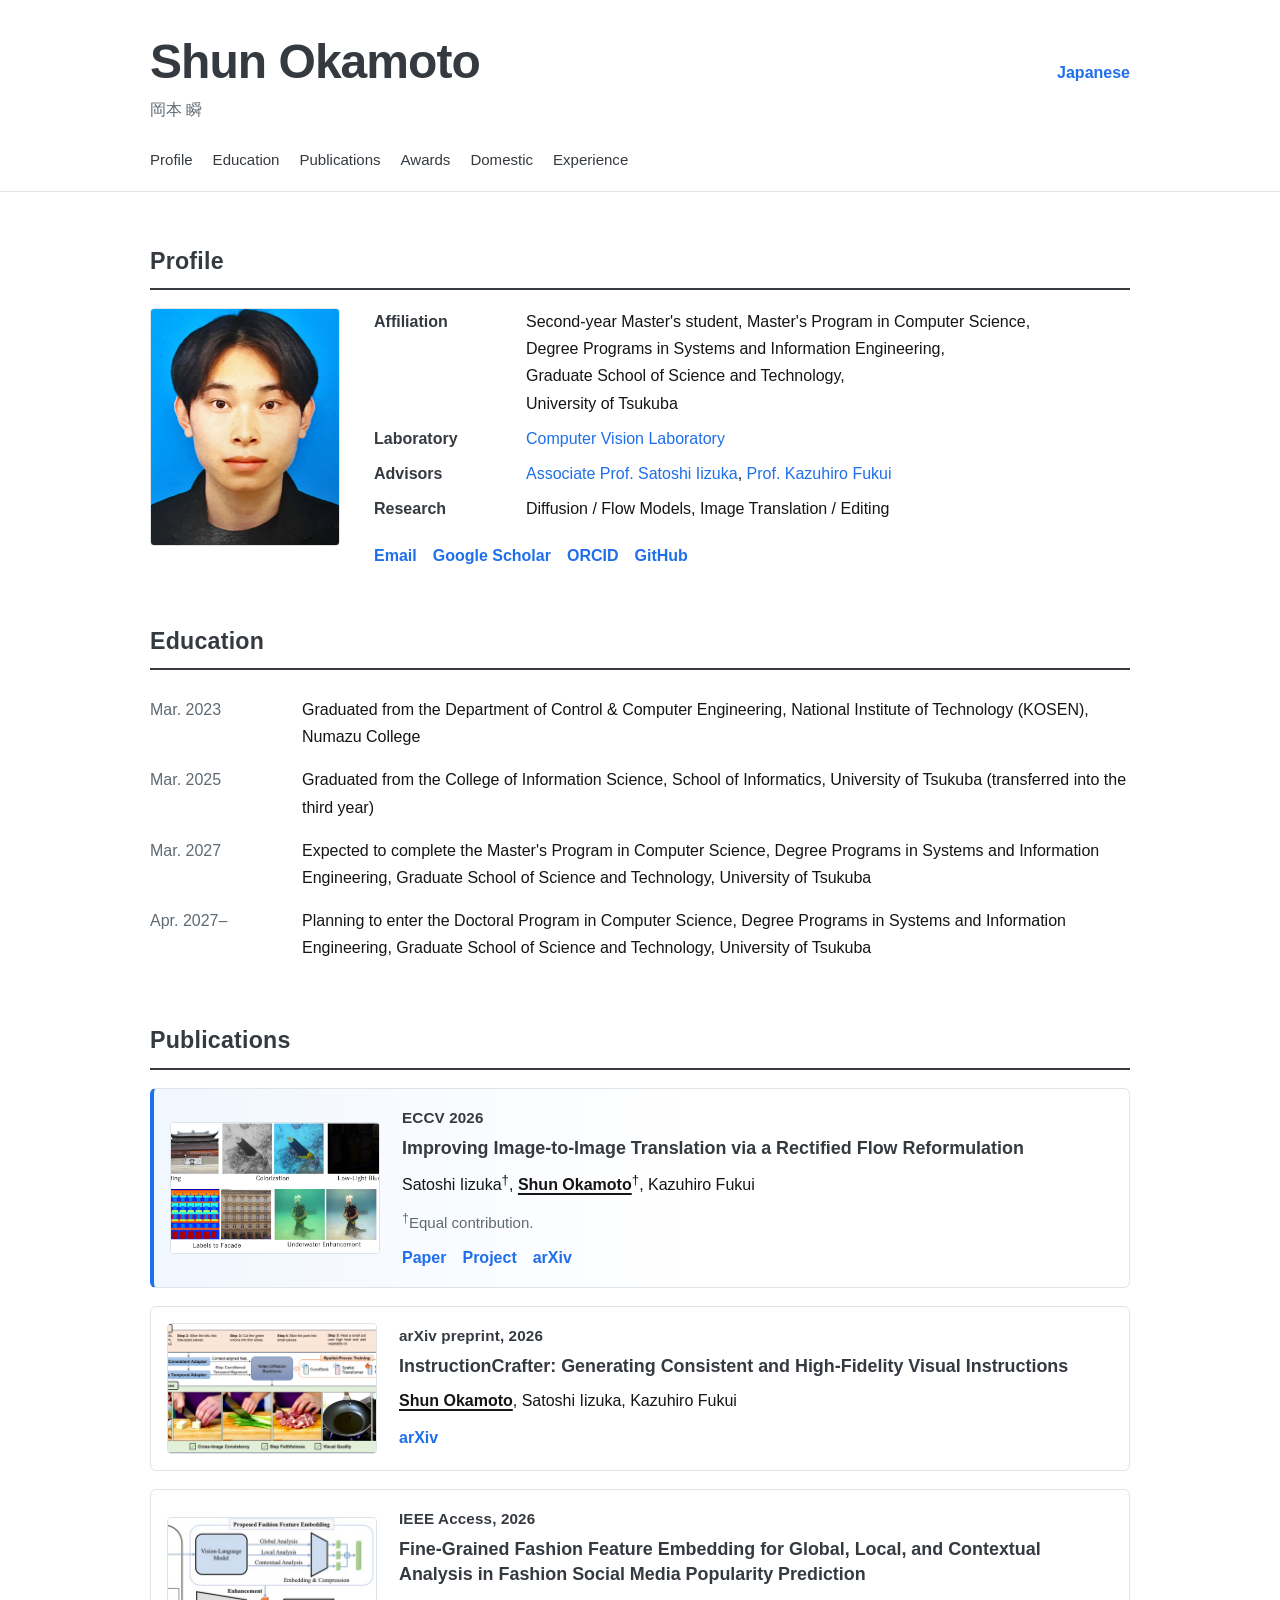
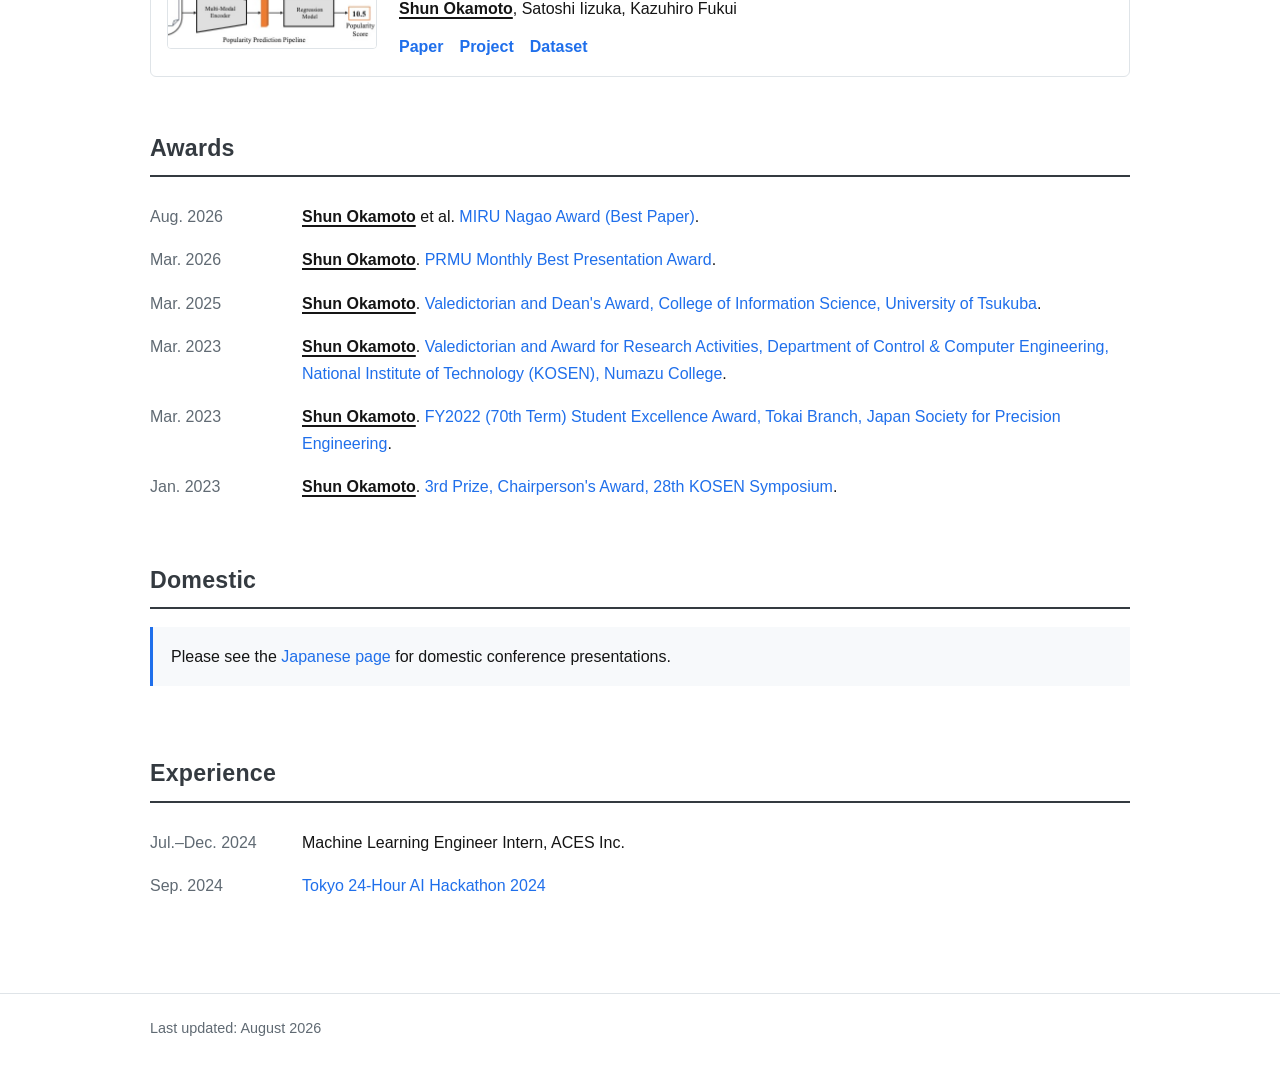
==== commit 058807b8: "Update research description in index_en.html" ====
--- a/index_en.html
+++ b/index_en.html
@@ -39,7 +39,7 @@
             <dd>Second-year Master's student, Master's Program in Computer Science, <br>Degree Programs in Systems and Information Engineering, <br>Graduate School of Science and Technology, <br>University of Tsukuba</dd>
 
             <dt>Laboratory</dt>
-            <dd><a href="https://home.cvlab.cs.tsukuba.ac.jp/home" target="_blank" rel="noopener noreferrer">Computer Vision Laboratory</a></dd>
+            <dd><a href="https://sites.google.com/cvlab.cs.tsukuba.ac.jp/homepage-english" target="_blank" rel="noopener noreferrer">Computer Vision Laboratory</a></dd>
 
             <dt>Advisors</dt>
             <dd>
@@ -48,7 +48,7 @@
             </dd>
 
             <dt>Research</dt>
-            <dd>Diffusion / Flow Models, Image-to-Image Translation, <br>Image Editing</dd>
+            <dd>Diffusion / Flow Models, Image Translation / Editing</dd>
 
             <!--
             <dt>Next Position</dt>
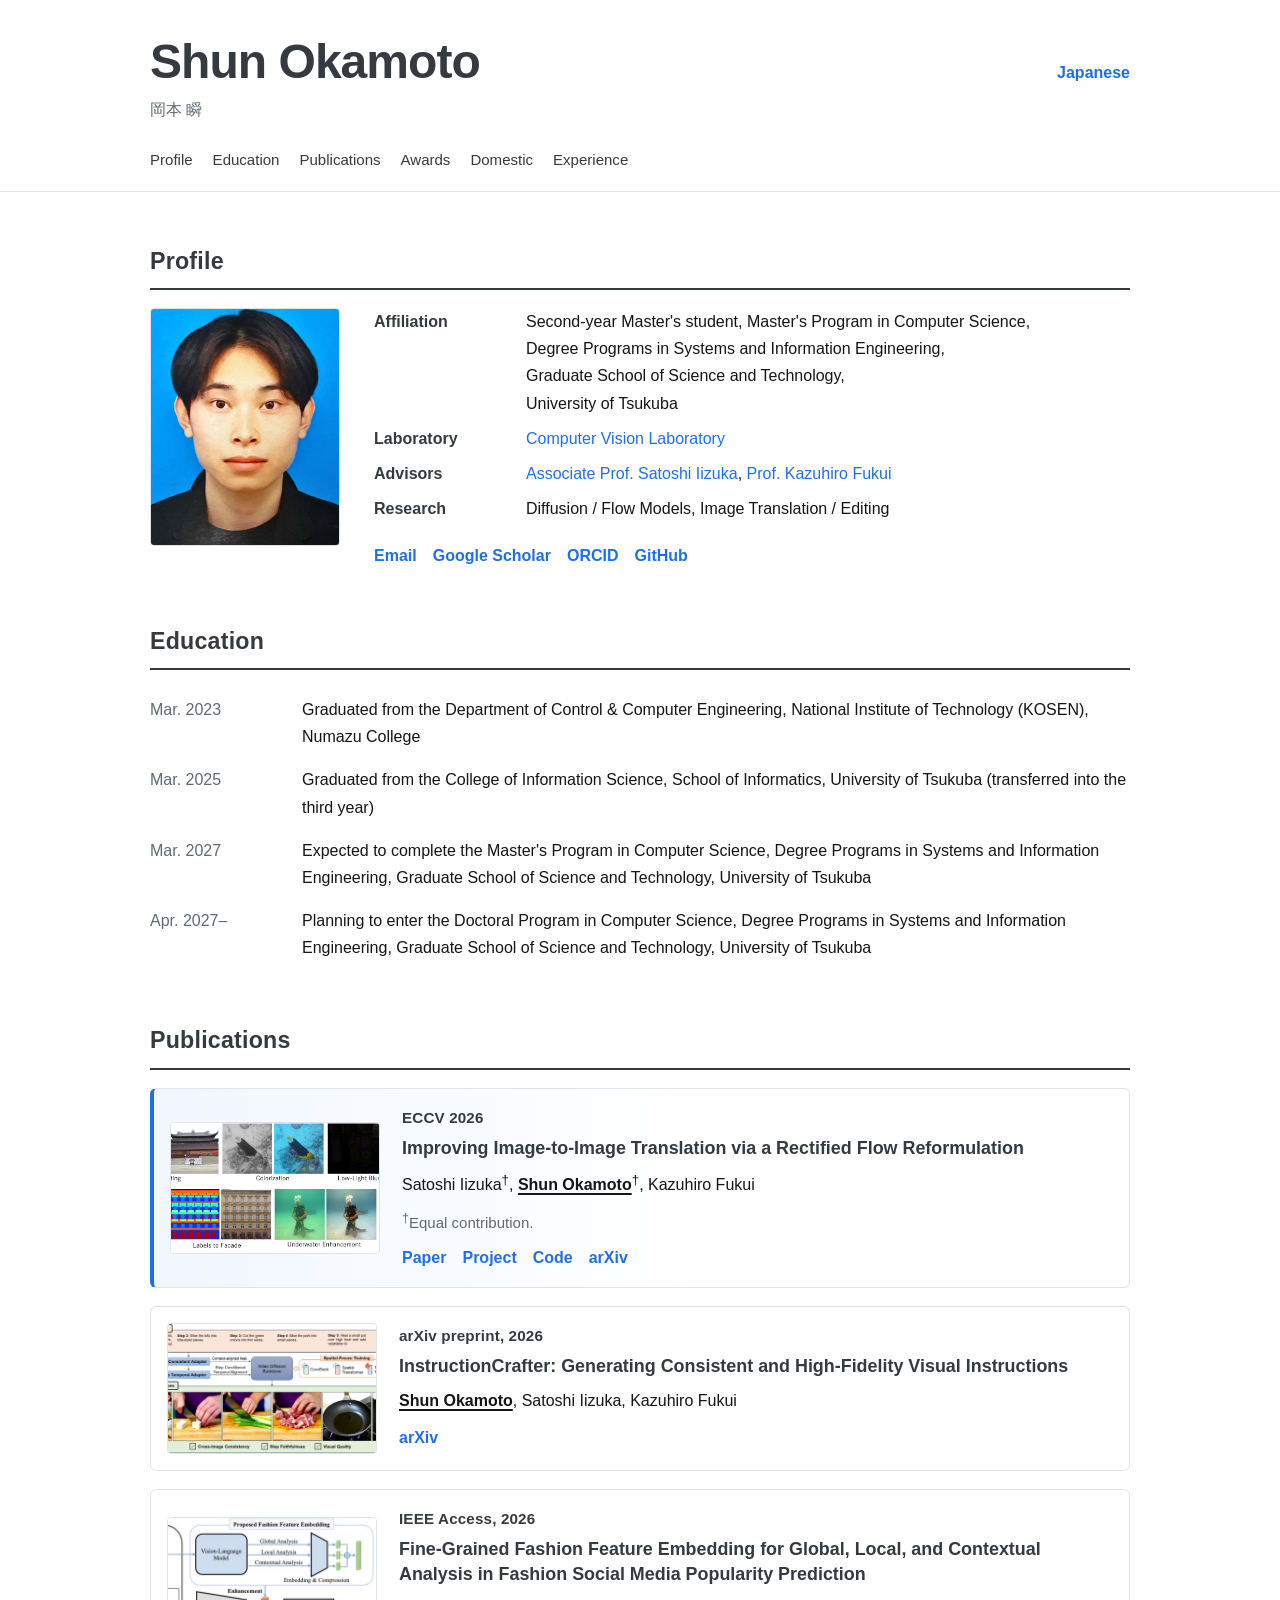
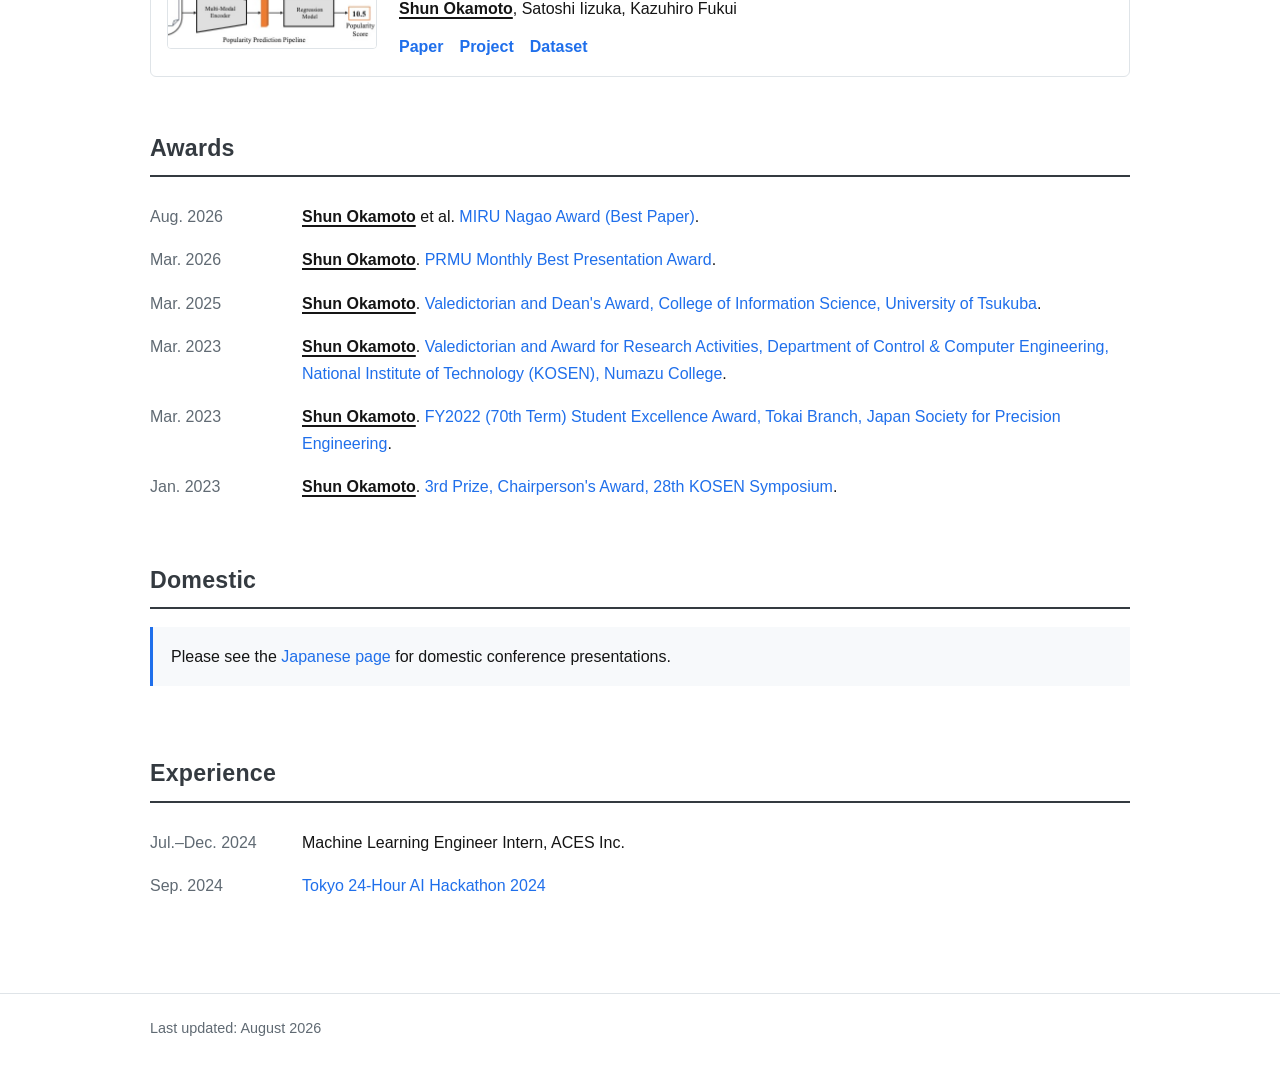
==== commit ff535e48: "Update index_en.html" ====
--- a/index_en.html
+++ b/index_en.html
@@ -89,6 +89,7 @@
             <div class="pub-links">
               <a href="https://eccv.ecva.net/virtual/2026/poster/5655" target="_blank" rel="noopener noreferrer">Paper</a>
               <a href="https://iizuka.cs.tsukuba.ac.jp/projects/i2irfr/ja/index.html" target="_blank" rel="noopener noreferrer">Project</a>
+              <a href="https://github.com/satoshiiizuka/eccv2026_i2i-rfr" target="_blank" rel="noopener noreferrer">Code</a>
               <a href="https://arxiv.org/abs/2603.20186" target="_blank" rel="noopener noreferrer">arXiv</a>
             </div>
           </div>
